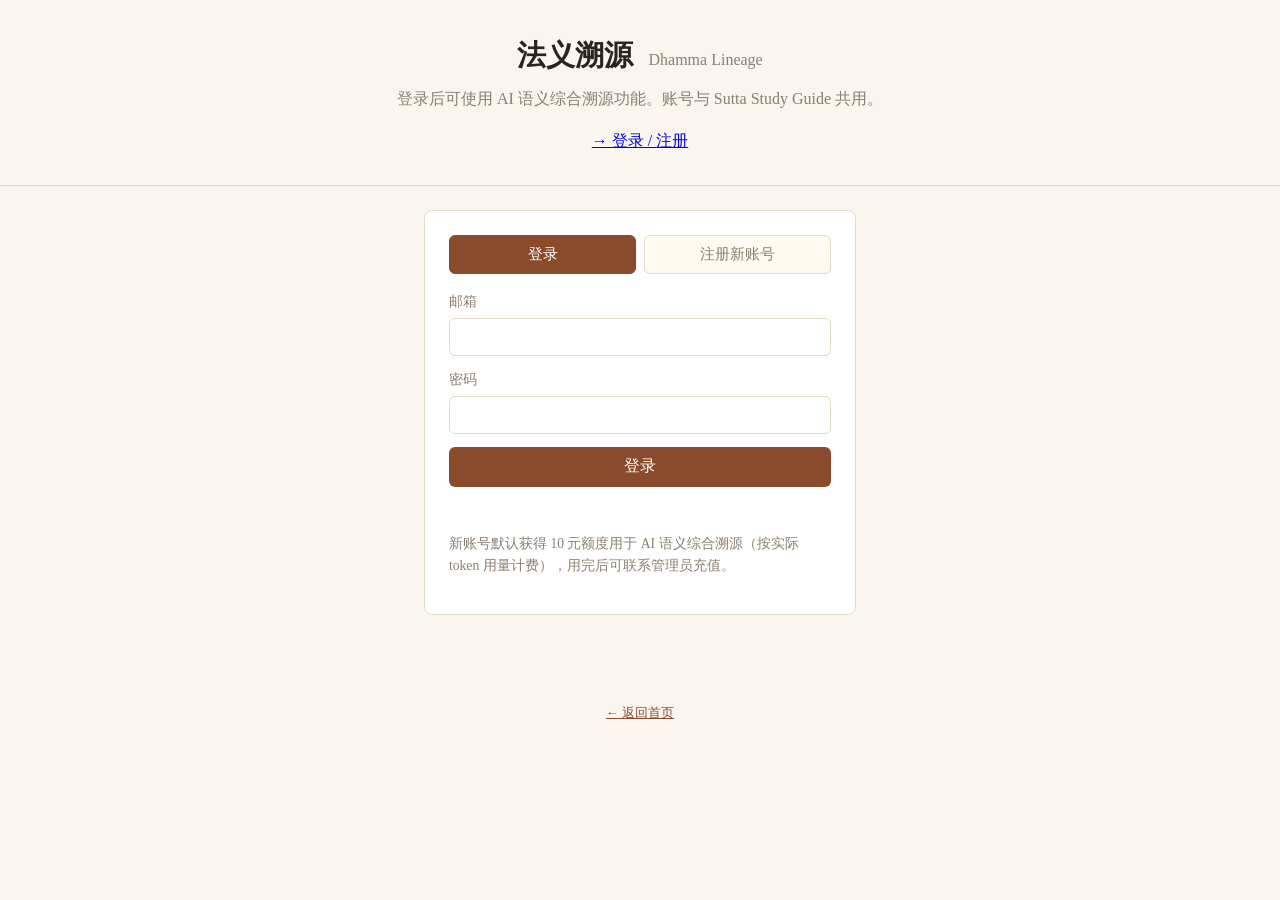
==== site/login.html @ 32eb4520 "Add login/account pages and an experimental AI trace panel New login.html/account.html share account" ====
<!doctype html>
<html lang="zh-Hant">
<head>
<meta charset="utf-8">
<title>登录 · 法义溯源</title>
<meta name="viewport" content="width=device-width, initial-scale=1">
<link rel="stylesheet" href="style.css">
<link rel="stylesheet" href="account.css">
</head>
<body>
<header>
  <h1>法义溯源 <span class="sub">Dhamma Lineage</span></h1>
  <p class="tagline">登录后可使用 AI 语义综合溯源功能。账号与 Sutta Study Guide 共用。</p>
</header>

<main class="account-main">
  <div class="account-card">
    <div class="tabs">
      <button id="tabLogin" class="tab active">登录</button>
      <button id="tabRegister" class="tab">注册新账号</button>
    </div>

    <form id="loginForm" class="account-form">
      <label>邮箱<input id="loginEmail" type="email" required></label>
      <label>密码<input id="loginPassword" type="password" required minlength="8"></label>
      <button type="submit">登录</button>
      <p id="loginMsg" class="form-msg"></p>
    </form>

    <form id="registerForm" class="account-form" hidden>
      <label>邮箱<input id="registerEmail" type="email" required></label>
      <label>昵称<input id="registerName" type="text" required maxlength="100"></label>
      <label>密码（至少8位）<input id="registerPassword" type="password" required minlength="8"></label>
      <button type="submit">注册</button>
      <p id="registerMsg" class="form-msg"></p>
    </form>

    <p class="quota-note">新账号默认获得 10 元额度用于 AI 语义综合溯源（按实际 token 用量计费），用完后可联系管理员充值。</p>
  </div>
</main>

<footer>
  <p><a href="index.html">← 返回首页</a></p>
</footer>

<script src="auth.js"></script>
<script src="login.js"></script>
</body>
</html>
---- site/style.css ----
:root {
  --ink: #2a2420;
  --paper: #faf6ef;
  --accent: #8a4b2c;
  --muted: #8a7f70;
  --line: #e2d8c6;
}
* { box-sizing: border-box; }
body {
  margin: 0;
  font-family: "Songti SC", "Noto Serif CJK SC", "PingFang SC", serif;
  background: var(--paper);
  color: var(--ink);
  line-height: 1.6;
}
header {
  padding: 2rem 1.5rem 1rem;
  border-bottom: 1px solid var(--line);
  text-align: center;
}
h1 { margin: 0; font-size: 1.8rem; }
h1 .sub { font-size: 1rem; color: var(--muted); font-weight: normal; margin-left: .5rem; }
.tagline { color: var(--muted); margin: .5rem 0 1rem; }
.searchbar input {
  width: min(480px, 90%);
  padding: .6rem 1rem;
  border: 1px solid var(--line);
  border-radius: 999px;
  font-size: 1rem;
}
main { max-width: 960px; margin: 0 auto; padding: 1.5rem; }
.layer-block {
  border: 1px solid var(--line);
  border-left: 6px solid var(--accent);
  border-radius: 8px;
  margin-bottom: 1.2rem;
  background: #fff;
  overflow: hidden;
}
.layer-header {
  padding: .8rem 1.2rem;
  cursor: pointer;
  display: flex;
  justify-content: space-between;
  align-items: baseline;
  background: #fffaf2;
}
.layer-header h2 { margin: 0; font-size: 1.1rem; }
.layer-count { color: var(--muted); font-size: .85rem; }
.layer-body { padding: 0 1.2rem 1rem; display: none; }
.layer-block.open .layer-body { display: block; }
.text-list { list-style: none; margin: 0; padding: 0; column-width: 260px; }
.text-list li { padding: .25rem 0; break-inside: avoid; }
.text-list a { color: var(--ink); text-decoration: none; }
.text-list a:hover { color: var(--accent); text-decoration: underline; }
.confidence-low { opacity: .7; }
.confidence-low::after { content: " (待复核)"; font-size: .75em; color: var(--muted); }
footer { text-align: center; color: var(--muted); font-size: .8rem; padding: 2rem 1rem; }
footer a { color: var(--accent); }
.copyright-panel {
  max-width: 680px;
  margin: .8rem auto 0;
  text-align: left;
}
.copyright-panel summary {
  width: max-content;
  margin: 0 auto;
  color: var(--accent);
  cursor: pointer;
  list-style-position: inside;
}
.copyright-panel summary:hover { text-decoration: underline; }
.copyright-panel div {
  margin-top: .7rem;
  padding: .85rem 1rem;
  border: 1px solid var(--line);
  border-radius: 8px;
  background: #fffaf2;
  line-height: 1.7;
}
.copyright-panel p { margin: 0 0 .55rem; }
.copyright-panel p:last-child { margin-bottom: 0; }

.fulltext-results {
  max-width: 960px;
  margin: 0 auto;
  padding: 0 1.5rem 1rem;
}
.fulltext-status { color: var(--muted); }
.fulltext-heading { font-size: 1rem; color: var(--accent); margin: 1rem 0 .5rem; }
.fulltext-group {
  background: #fff;
  border: 1px solid var(--line);
  border-radius: 8px;
  padding: .6rem 1rem;
  margin-bottom: .6rem;
}
.fulltext-group h3 { margin: .2rem 0 .4rem; font-size: .95rem; }
.fulltext-list { list-style: none; margin: 0; padding: 0; }
.fulltext-list li { padding: .35rem 0; border-top: 1px solid var(--line); }
.fulltext-list li:first-child { border-top: none; }
.fulltext-list a { color: var(--accent); text-decoration: none; font-weight: 600; }
.fulltext-list a:hover { text-decoration: underline; }
.fulltext-list .snippet { display: block; color: var(--muted); font-size: .9rem; margin-top: .15rem; }
.relevance {
  margin-left: .5rem;
  font-size: .75rem;
  color: var(--accent);
  background: #f4e9dd;
  border-radius: 999px;
  padding: .05rem .5rem;
}
.hit-doc { display: flex; align-items: baseline; gap: .3rem; flex-wrap: wrap; }
.hit-count { color: var(--muted); font-size: .8rem; margin-left: auto; }
.match-positions { list-style: decimal; margin: .3rem 0 0; padding-left: 1.4rem; }
.match-positions li { padding: .15rem 0; }
.match-positions a {
  color: var(--muted);
  font-size: .88rem;
  text-decoration: none;
}
.match-positions a:hover { color: var(--accent); text-decoration: underline; }
.match-positions a mark, .match-positions a b.hl { color: var(--accent); font-weight: 600; }

.clx-toggle-row { list-style: none; margin: .3rem 0 0; }
.clx-toggle {
  border: 1px dashed var(--line);
  background: transparent;
  color: var(--accent);
  border-radius: 999px;
  padding: .2rem .8rem;
  font-size: .82rem;
  cursor: pointer;
}
.clx-toggle:hover { background: #fffaf2; }
---- site/account.css ----
.account-main {
  max-width: 480px;
  margin: 0 auto;
  padding: 1.5rem;
}
.account-card {
  border: 1px solid var(--line);
  border-radius: 8px;
  background: #fff;
  padding: 1.5rem;
  margin-bottom: 1.2rem;
}
.account-card h2 { margin-top: 0; font-size: 1.1rem; }
.account-email { color: var(--muted); margin-top: -0.5rem; }

/* .account-form sets display:flex below, which (equal specificity, but
 * author styles beat the UA stylesheet) would otherwise defeat the
 * [hidden] attribute used to toggle the login/register forms. */
.account-form[hidden] { display: none; }

.tabs { display: flex; gap: .5rem; margin-bottom: 1rem; }
.tab {
  flex: 1;
  padding: .5rem;
  border: 1px solid var(--line);
  background: #fffaf2;
  color: var(--muted);
  border-radius: 6px;
  cursor: pointer;
  font-family: inherit;
  font-size: .95rem;
}
.tab.active { background: var(--accent); color: #fff; border-color: var(--accent); }

.account-form { display: flex; flex-direction: column; gap: .8rem; }
.account-form label { display: flex; flex-direction: column; gap: .3rem; font-size: .9rem; color: var(--muted); }
.account-form input {
  padding: .55rem .8rem;
  border: 1px solid var(--line);
  border-radius: 6px;
  font-size: 1rem;
  font-family: inherit;
}
.account-form button {
  padding: .6rem;
  border: none;
  border-radius: 6px;
  background: var(--accent);
  color: #fff;
  font-size: 1rem;
  cursor: pointer;
}
.account-form button:hover { opacity: .9; }

.form-msg { min-height: 1.2em; font-size: .9rem; margin: 0; }
.form-msg.error { color: #b3341c; }
.form-msg.success { color: #2c7a3f; }

.quota-note { font-size: .85rem; color: var(--muted); margin-top: 1rem; }

.quota-box { margin: 1rem 0; }
.quota-row {
  display: flex;
  justify-content: space-between;
  padding: .4rem 0;
  border-bottom: 1px solid var(--line);
}
.quota-row strong { color: var(--accent); }
.unlimited { color: #2c7a3f; font-weight: bold; }

.logout-btn {
  width: 100%;
  padding: .5rem;
  border: 1px solid var(--line);
  background: none;
  color: var(--muted);
  border-radius: 6px;
  cursor: pointer;
  font-family: inherit;
}
.logout-btn:hover { border-color: var(--accent); color: var(--accent); }
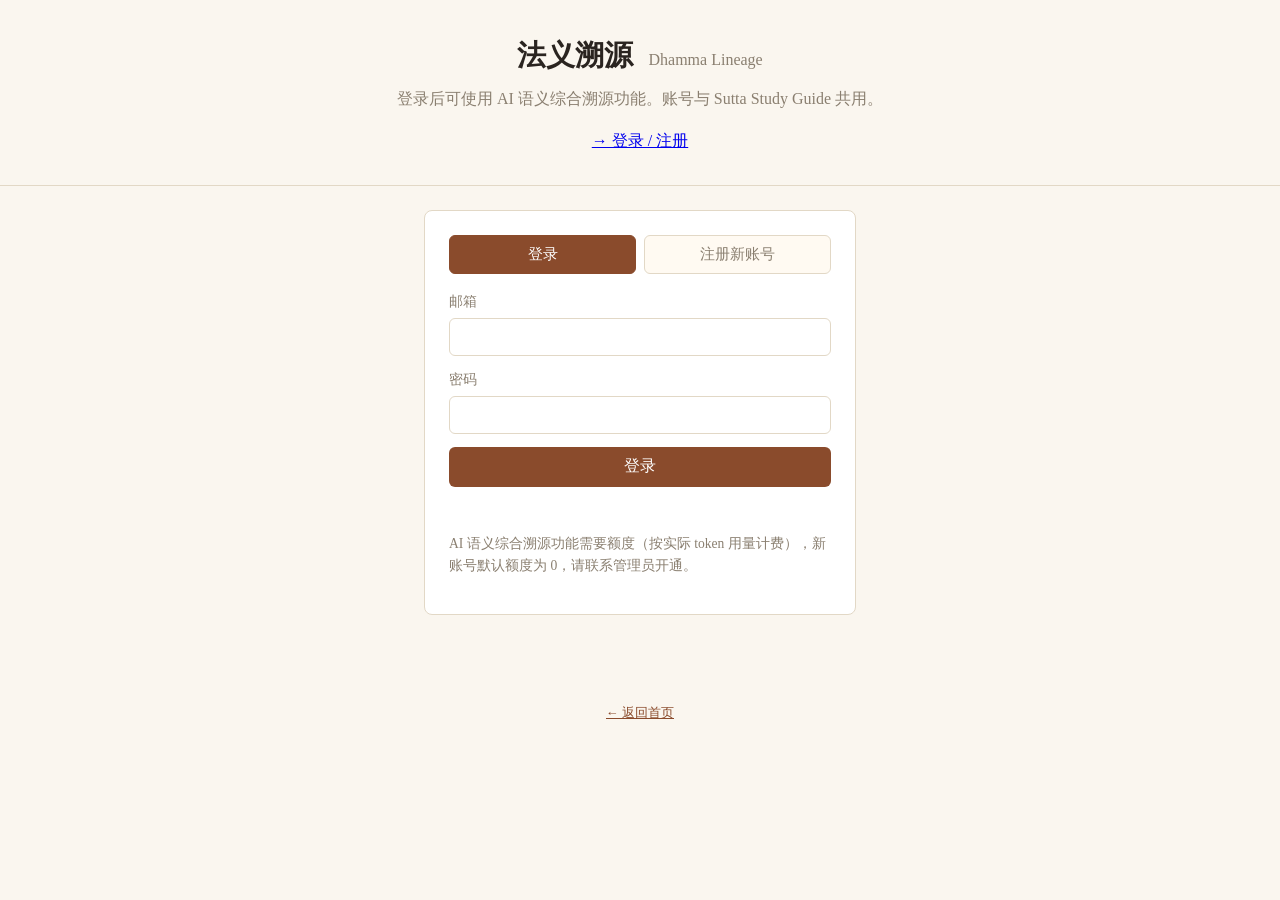
==== commit d400671f: "Redesign homepage as curated per-layer card grid; highlight AI trace hits Homepage: replaces the pla" ====
--- a/site/login.html
+++ b/site/login.html
@@ -35,7 +35,7 @@
       <p id="registerMsg" class="form-msg"></p>
     </form>
 
-    <p class="quota-note">新账号默认获得 10 元额度用于 AI 语义综合溯源（按实际 token 用量计费），用完后可联系管理员充值。</p>
+    <p class="quota-note">AI 语义综合溯源功能需要额度（按实际 token 用量计费），新账号默认额度为 0，请联系管理员开通。</p>
   </div>
 </main>
 
